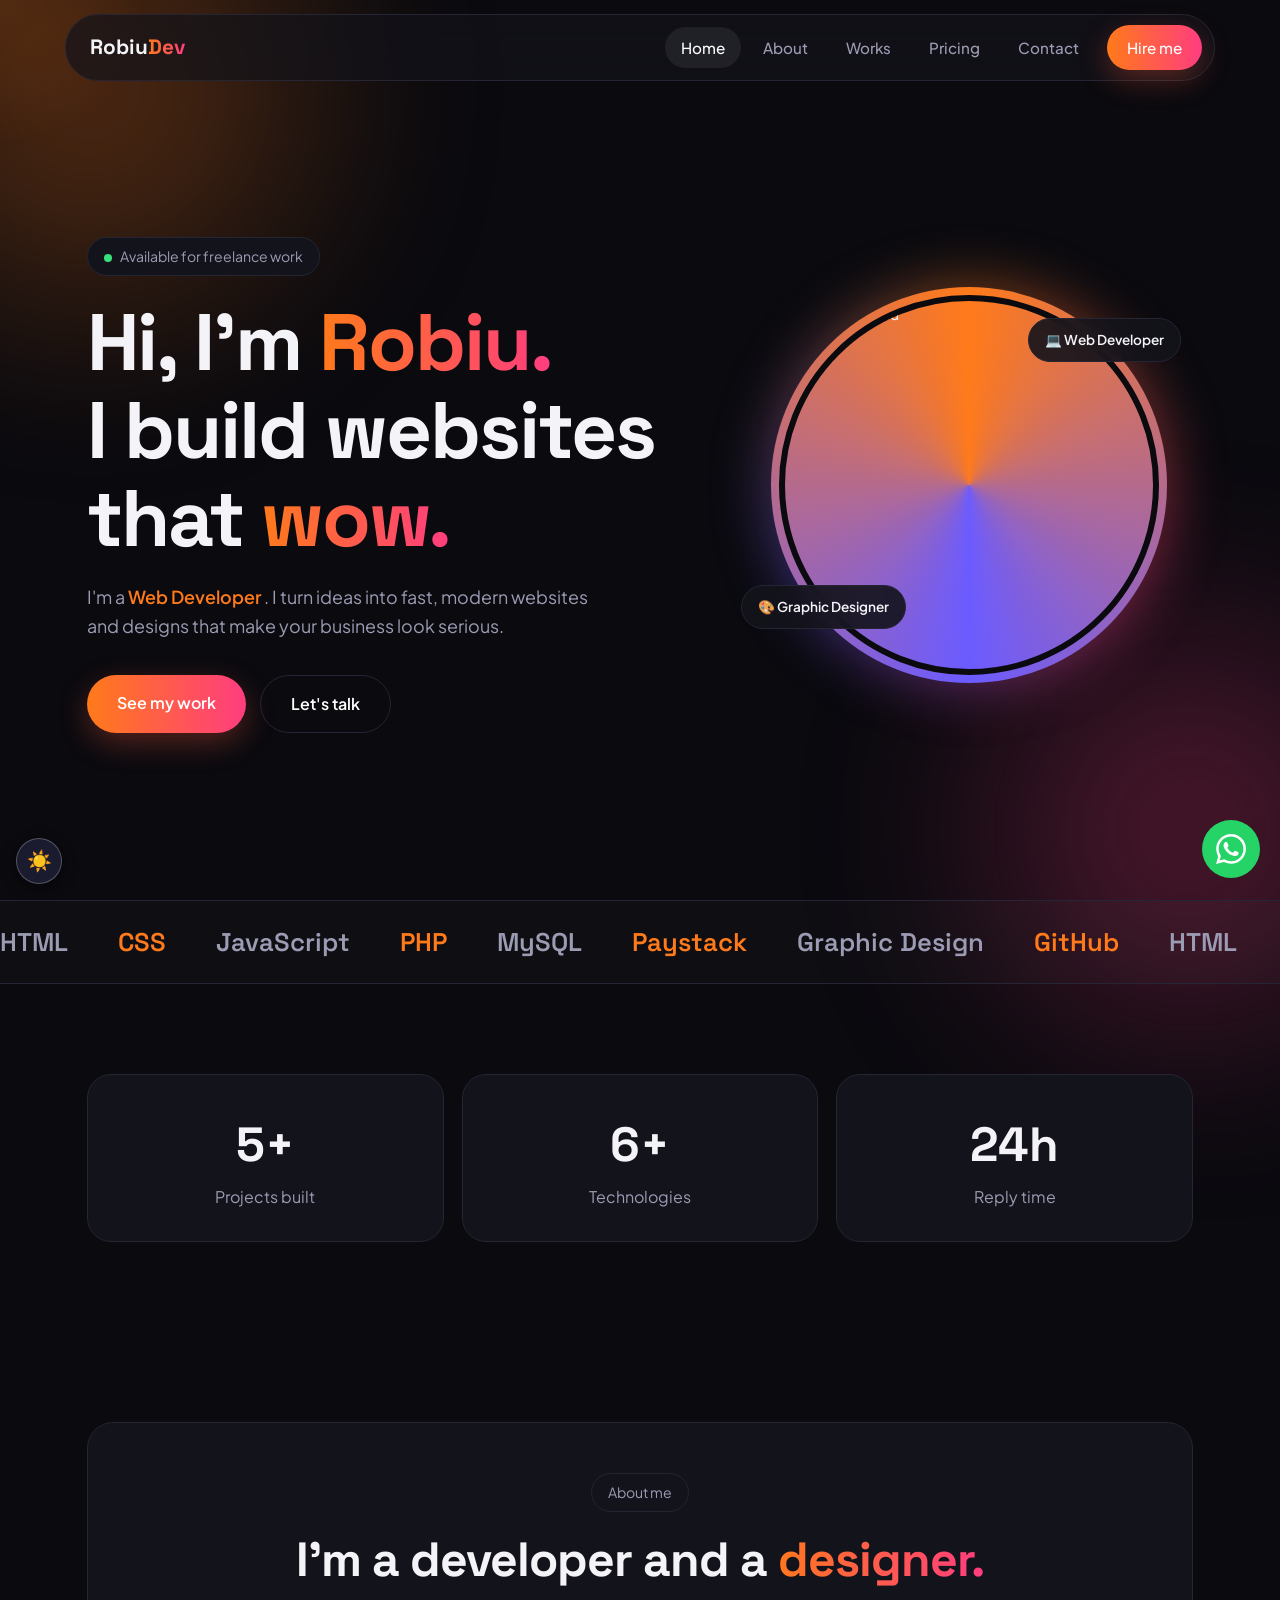
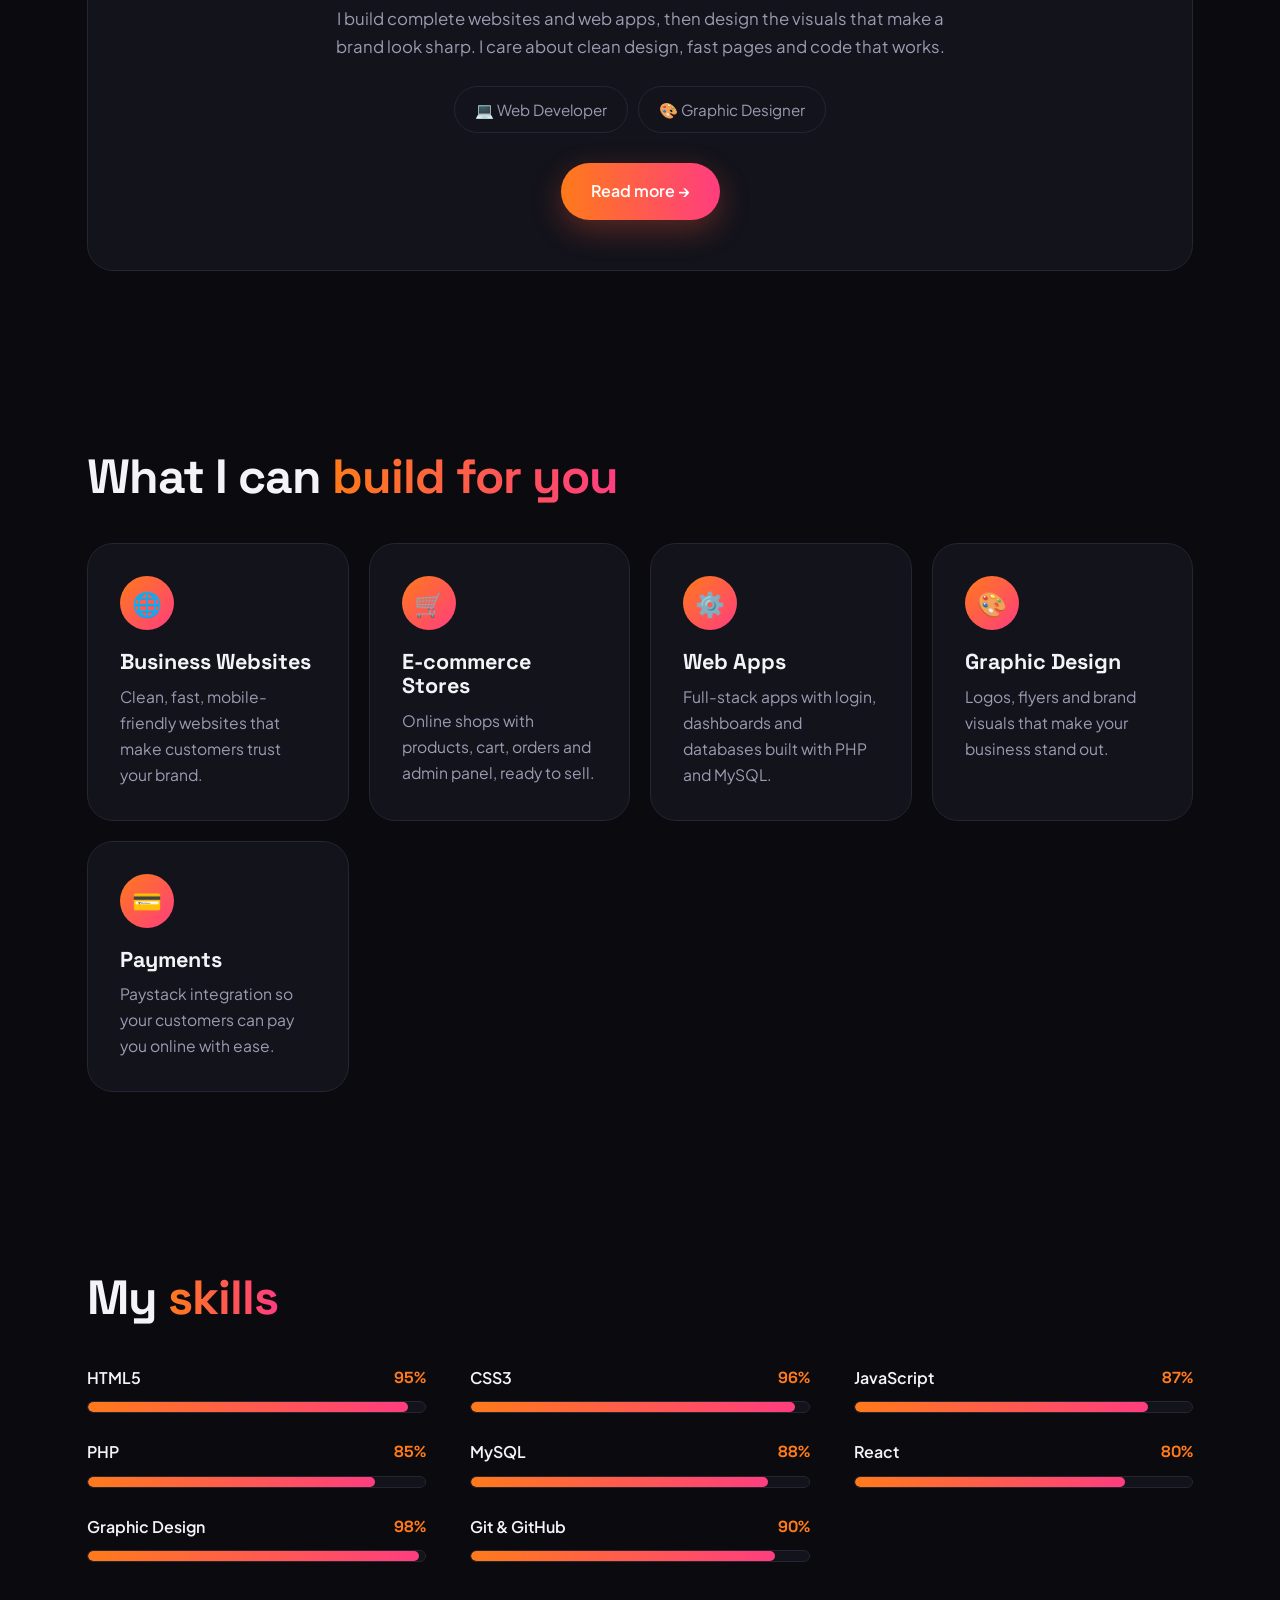
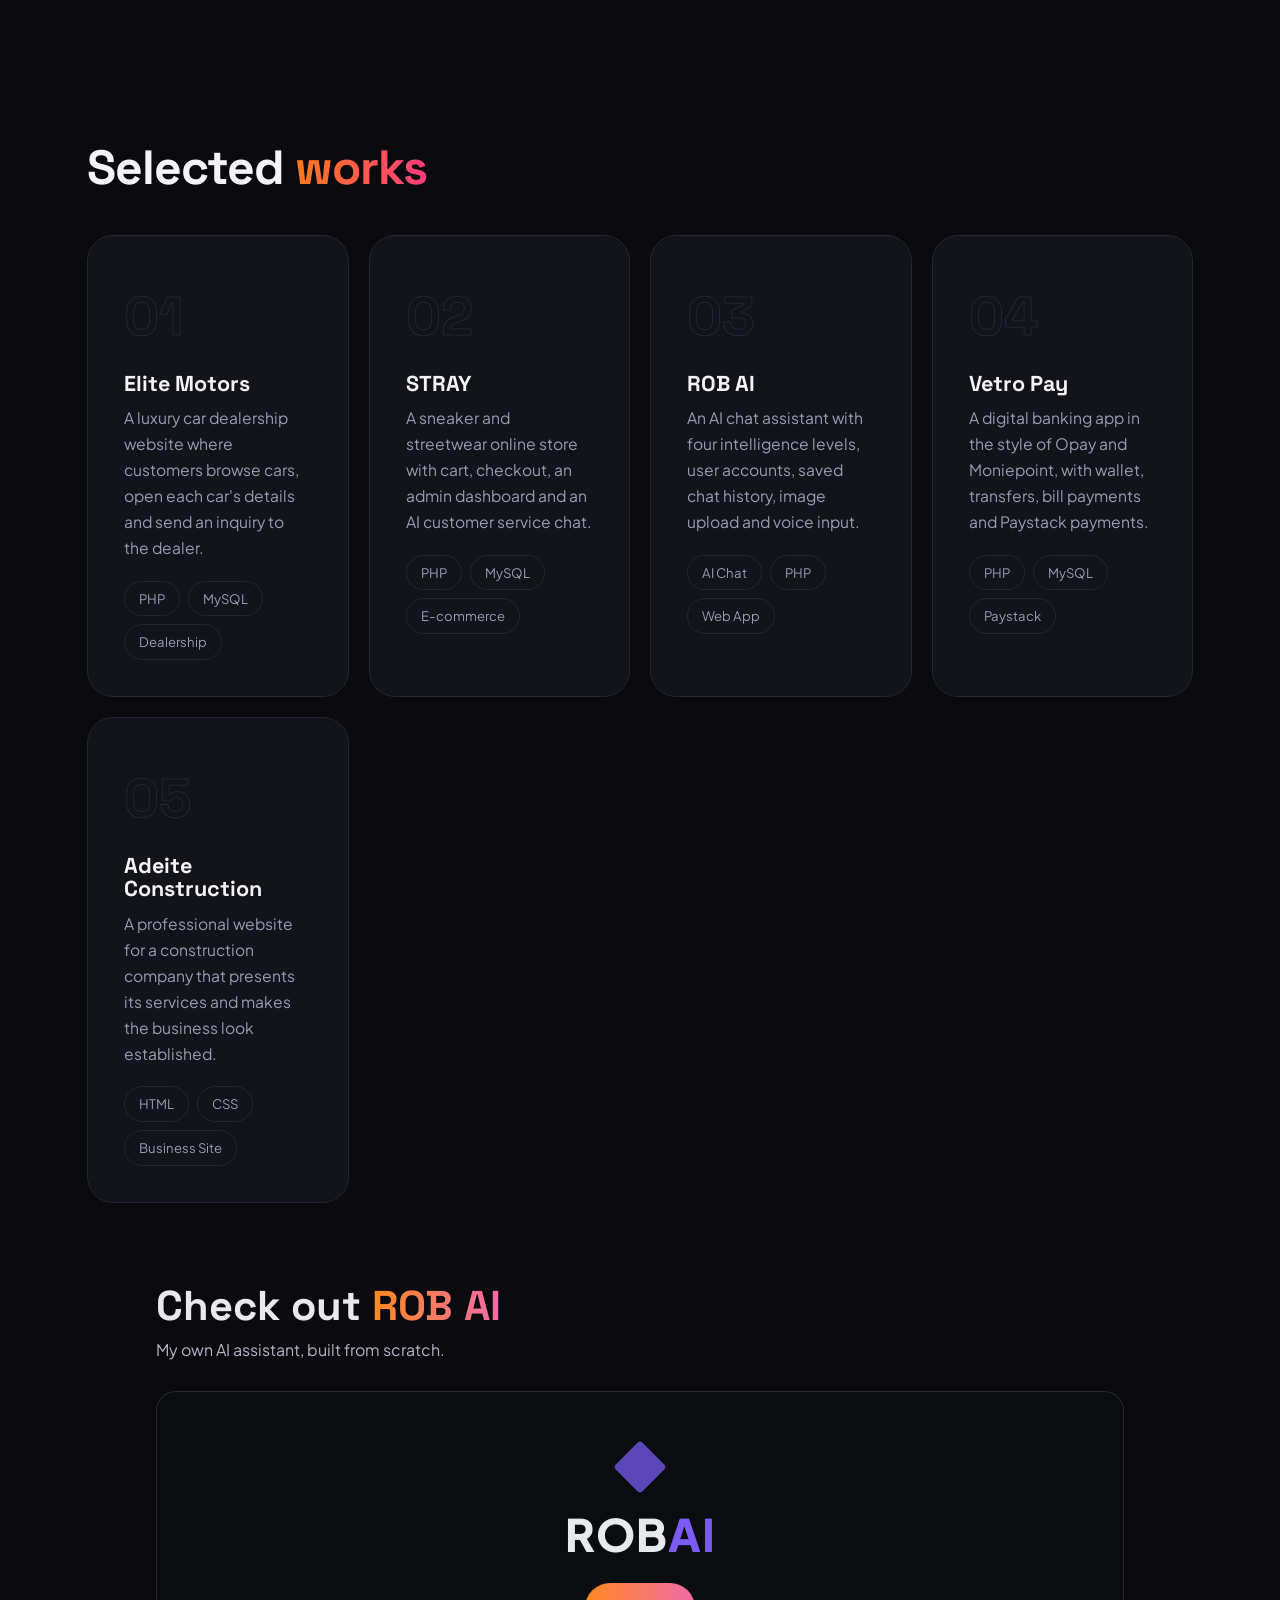
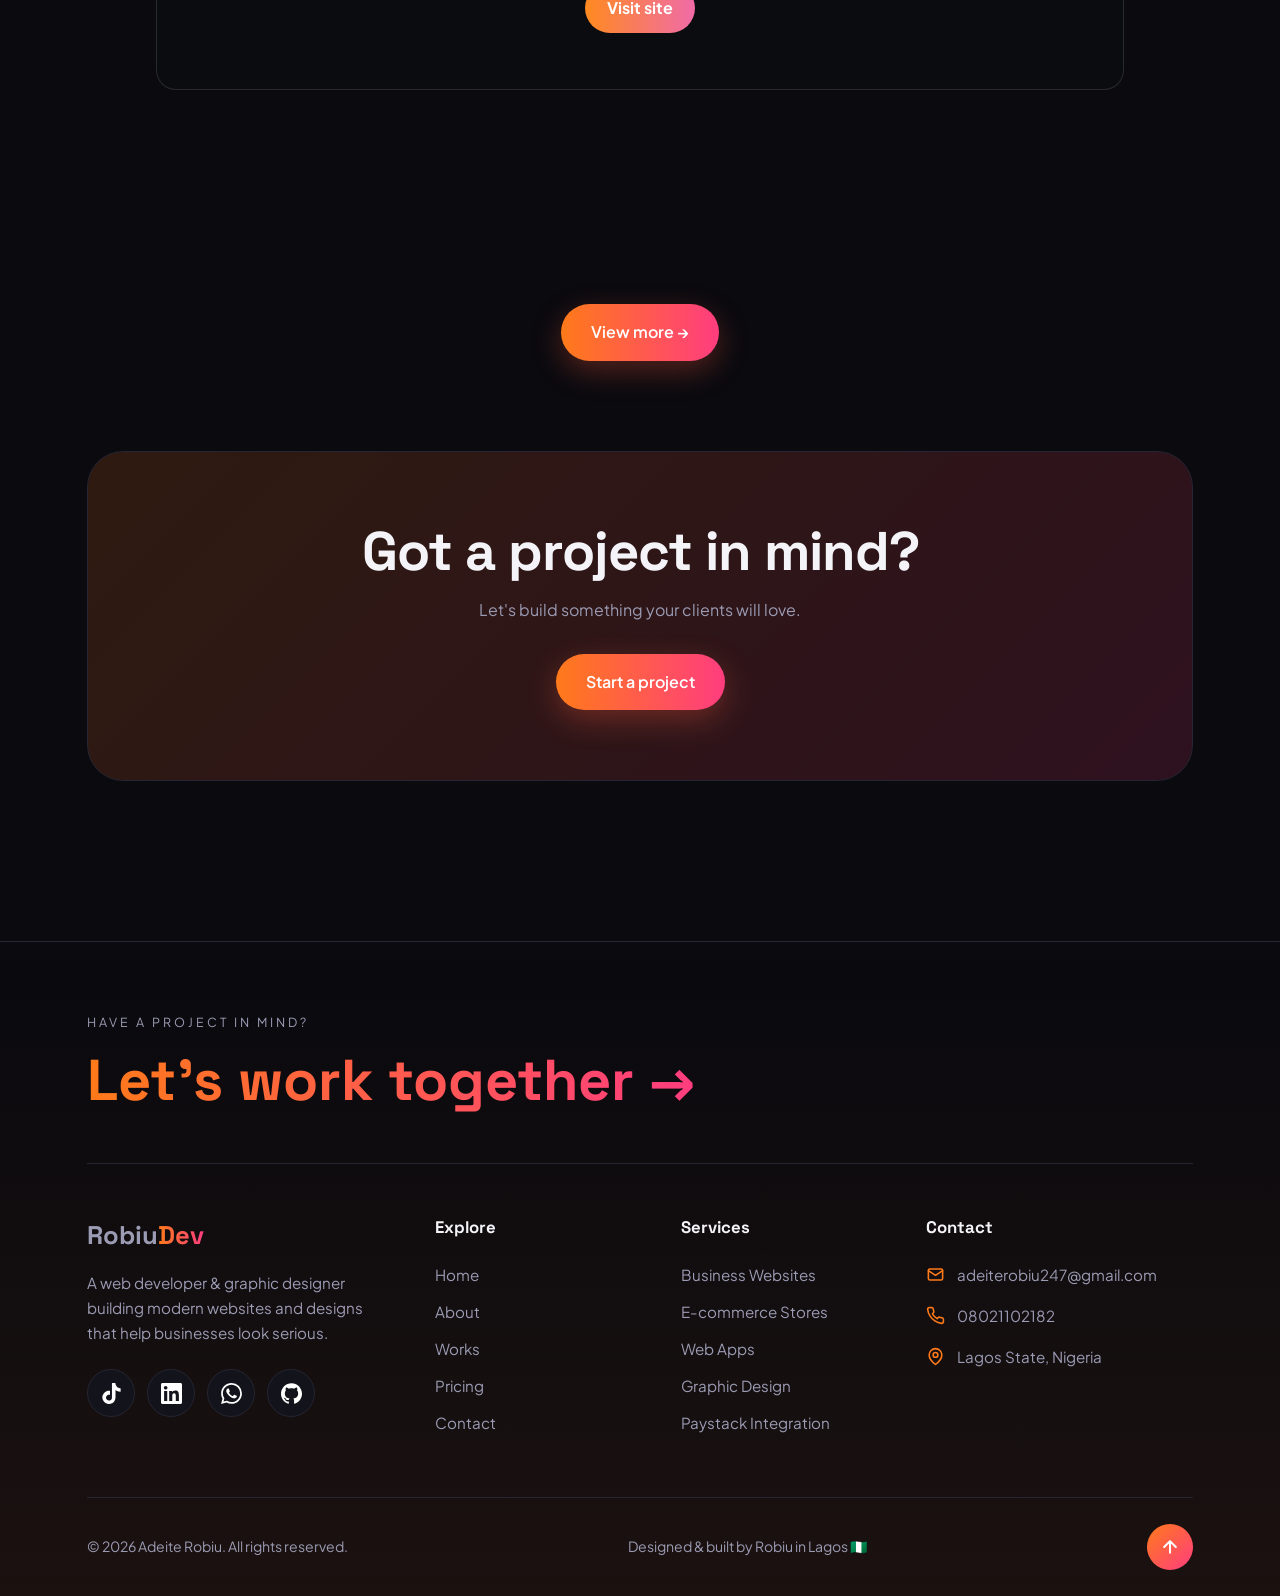
==== index.html @ 8e8da37a "Add files via upload" ====
<!DOCTYPE html>
<html lang="en">
<head>
<meta charset="UTF-8">
<meta name="viewport" content="width=device-width,initial-scale=1">
<title> Robiu Dev | Web Developer & Graphic Designer</title>
<meta name="description" content="Adeite Robiu - web developer and graphic designer in Lagos, Nigeria. I build modern websites and web apps for businesses.">
<link rel="preconnect" href="https://fonts.googleapis.com">
<link href="https://fonts.googleapis.com/css2?family=Plus+Jakarta+Sans:wght@400;500;600&family=Space+Grotesk:wght@500;700&display=swap" rel="stylesheet">
<link rel="stylesheet" href="style.css">
</head>
<body>

<section class="hero"><div class="wrap">
  <div>
    <span class="tag"><i></i>Available for freelance work</span>
    <h1>Hi, I'm <span class="grad">Robiu.</span><br>I build websites that <span class="grad">wow.</span></h1>
    <p>I'm a <span class="typed" id="typed"></span>&nbsp;. I turn ideas into fast, modern websites and designs that make your business look serious.</p>
    <div class="cta">
      <a href="works.html" class="btn">See my work</a>
      <a href="contact.html" class="btn ghost">Let's talk</a>
    </div>
  </div>
  <div class="photo">
    <img src="./img/Snapchat-137060388-removebg-preview.png" alt="Adeite Robiu">
    <span class="chip c1">💻 Web Developer</span>
    <span class="chip c2">🎨 Graphic Designer</span>
  </div>
</div></section>

<div class="marquee"><div class="track">
  <span>HTML</span><span>CSS</span><span>JavaScript</span><span>PHP</span><span>MySQL</span><span>Paystack</span><span>Graphic Design</span><span>GitHub</span>
  <span>HTML</span><span>CSS</span><span>JavaScript</span><span>PHP</span><span>MySQL</span><span>Paystack</span><span>Graphic Design</span><span>GitHub</span>
</div></div>

<section><div class="wrap">
  <div class="stats">
    <div class="stat rv"><b data-count="5" data-suffix="+">0</b><span>Projects built</span></div>
    <div class="stat rv"><b data-count="6" data-suffix="+">0</b><span>Technologies</span></div>
    <div class="stat rv"><b data-count="24" data-suffix="h">0</b><span>Reply time</span></div>
  </div>
</div></section>

<section><div class="wrap">
  <div class="card rv" style="padding:50px 36px;text-align:center">
    <span class="tag">About me</span>
    <h2 class="sec-title" style="margin-bottom:18px">I'm a developer and a<span class="grad"> designer.</span></h2>
    <p style="max-width:640px;margin:0 auto 26px;color:var(--mut);font-size:1.05rem">I build complete websites and web apps, then design the visuals that make a brand look sharp. I care about clean design, fast pages and code that works.</p>
    <div class="pills" style="justify-content:center;margin-bottom:30px">
      <span class="pill">💻 Web Developer</span>
      <span class="pill">🎨 Graphic Designer</span>
    </div>
    <a href="about.html" class="btn">Read more →</a>
  </div>
</div></section>
<section><div class="wrap">
  <h2 class="sec-title rv">What I can <span class="grad">build for you</span></h2>
  <div class="grid">
    <div class="card rv"><div class="ico">🌐</div><h3>Business Websites</h3><p>Clean, fast, mobile-friendly websites that make customers trust your brand.</p></div>
    <div class="card rv"><div class="ico">🛒</div><h3>E-commerce Stores</h3><p>Online shops with products, cart, orders and admin panel, ready to sell.</p></div>
    <div class="card rv"><div class="ico">⚙️</div><h3>Web Apps</h3><p>Full-stack apps with login, dashboards and databases built with PHP and MySQL.</p></div>
    <div class="card rv"><div class="ico">🎨</div><h3>Graphic Design</h3><p>Logos, flyers and brand visuals that make your business stand out.</p></div>
    <div class="card rv"><div class="ico">💳</div><h3>Payments</h3><p>Paystack integration so your customers can pay you online with ease.</p></div>
  </div>
</div></section>
<section><div class="wrap">
  <h2 class="sec-title rv">My <span class="grad">skills</span></h2>
  <div class="skills" id="skills"></div>
</div></section>
<section><div class="wrap">
  <h2 class="sec-title rv">Selected <span class="grad">works</span></h2>
  <div class="grid">

    <div class="card work rv">
      <div class="num">01</div>
      <h3>Elite Motors</h3>
      <p>A luxury car dealership website where customers browse cars, open each car's details and send an inquiry to the dealer.</p>
      <div class="tags"><span>PHP</span><span>MySQL</span><span>Dealership</span></div>
    </div>

    <div class="card work rv">
      <div class="num">02</div>
      <h3>STRAY</h3>
      <p>A sneaker and streetwear online store with cart, checkout, an admin dashboard and an AI customer service chat.</p>
      <div class="tags"><span>PHP</span><span>MySQL</span><span>E-commerce</span></div>
    </div>

    <div class="card work rv">
      <div class="num">03</div>
      <h3>ROB AI</h3>
      <p>An AI chat assistant with four intelligence levels, user accounts, saved chat history, image upload and voice input.</p>
      <div class="tags"><span>AI Chat</span><span>PHP</span><span>Web App</span></div>
    </div>

    <div class="card work rv">
      <div class="num">04</div>
      <h3>Vetro Pay</h3>
      <p>A digital banking app in the style of Opay and Moniepoint, with wallet, transfers, bill payments and Paystack payments.</p>
      <div class="tags"><span>PHP</span><span>MySQL</span><span>Paystack</span></div>
    </div>

    <div class="card work rv">
      <div class="num">05</div>
      <h3>Adeite Construction</h3>
      <p>A professional website for a construction company that presents its services and makes the business look established.</p>
      <div class="tags"><span>HTML</span><span>CSS</span><span>Business Site</span></div>
    </div>

  </div>
<section class="x-section" id="rob-ai-demo">
  <h2>Check out <span>ROB AI</span></h2>
  <p>My own AI assistant, built from scratch.</p>

  <a class="x-rob-box" href="https://robai.site.je" target="_blank" rel="noopener">
    <span class="x-rob-diamond"></span>
    <div class="x-rob-name">ROB<span>AI</span></div>
    <span class="x-btn">Visit site</span>
  </a>
</section>
</section>
  <div class="rv" style="text-align:center;margin-top:44px">
    <a href="works.html" class="btn">View more →</a>
  </div>
</div></section>

<section><div class="wrap">
  <div class="cta-box rv">
    <h2>Got a project in mind?</h2>
    <p>Let's build something your clients will love.</p>
    <a href="contact.html" class="btn">Start a project</a>
  </div>
</div></section>

<script src="main.js"></script>
</body>
</html>
---- style.css ----
:root{--bg:#0a0a0f;--card:#13131b;--line:#252533;--txt:#f4f4f8;--mut:#9b9bb3;--a:#ff7a1a;--b:#ff3d7f}
*{margin:0;padding:0;box-sizing:border-box}
html{scroll-behavior:smooth}
body{background:var(--bg);color:var(--txt);font-family:'Plus Jakarta Sans',sans-serif;line-height:1.65;overflow-x:hidden}
a{color:inherit;text-decoration:none}
img{max-width:100%;display:block}
h1,h2,h3{font-family:'Space Grotesk',sans-serif;line-height:1.1}
.wrap{max-width:1150px;margin:auto;padding:0 22px}
.grad{background:linear-gradient(90deg,var(--a),var(--b));-webkit-background-clip:text;background-clip:text;color:transparent}
.blob{position:fixed;border-radius:50%;filter:blur(110px);opacity:.28;z-index:-1;animation:float 14s ease-in-out infinite}
.b1{width:420px;height:420px;background:var(--a);top:-120px;left:-120px}
.b2{width:380px;height:380px;background:var(--b);bottom:-120px;right:-100px;animation-delay:-6s}
@keyframes float{50%{transform:translate(60px,50px) scale(1.15)}}
#glow{position:fixed;width:300px;height:300px;border-radius:50%;background:radial-gradient(circle,rgba(255,122,26,.13),transparent 70%);pointer-events:none;transform:translate(-50%,-50%);z-index:-1}

header{position:fixed;top:14px;left:0;right:0;z-index:50;padding:0 14px}
.bar{max-width:1150px;margin:auto;padding:10px 12px 10px 24px;display:flex;align-items:center;justify-content:space-between;background:rgba(19,19,27,.7);backdrop-filter:blur(14px);-webkit-backdrop-filter:blur(14px);border:1px solid var(--line);border-radius:60px}
.logo{font-family:'Space Grotesk';font-weight:700;font-size:1.3rem}
.links{display:flex;align-items:center;gap:6px}
.links a{padding:8px 16px;border-radius:40px;color:var(--mut);font-weight:500;font-size:.95rem;transition:.3s}
.links a:hover,.links a.on{color:#fff;background:rgba(255,255,255,.07)}
.links a.btn{color:#fff;background:linear-gradient(90deg,var(--a),var(--b));padding:10px 20px;margin-left:6px}
.burger{display:none;background:none;border:0;width:42px;height:42px;cursor:pointer}
.burger span{display:block;width:22px;height:2px;background:#fff;margin:6px auto;transition:.3s}

.btn{display:inline-block;padding:15px 30px;border-radius:50px;font-weight:600;border:0;cursor:pointer;font-size:1rem;font-family:inherit;color:#fff;background:linear-gradient(90deg,var(--a),var(--b));transition:.3s;box-shadow:0 10px 30px rgba(255,90,60,.3)}
.btn:hover{transform:translateY(-3px);box-shadow:0 16px 40px rgba(255,90,60,.45)}
.btn.ghost{background:transparent;border:1px solid var(--line);box-shadow:none}
.btn.ghost:hover{border-color:var(--a)}

.hero{min-height:100vh;display:flex;align-items:center;padding:130px 0 60px}
.hero .wrap{display:grid;grid-template-columns:1.15fr .85fr;gap:50px;align-items:center}
.tag{display:inline-block;padding:7px 16px;border:1px solid var(--line);border-radius:40px;color:var(--mut);font-size:.88rem;margin-bottom:22px;background:var(--card)}
.tag i{display:inline-block;width:8px;height:8px;background:#38e07b;border-radius:50%;margin-right:8px;animation:pulse 1.6s infinite}
@keyframes pulse{50%{opacity:.3}}
.hero h1{font-size:clamp(2.6rem,6.5vw,5rem);letter-spacing:-2px;margin-bottom:20px}
.hero p{color:var(--mut);font-size:1.12rem;max-width:520px;margin-bottom:34px}
.typed{color:var(--a);font-weight:600}
.cta{display:flex;gap:14px;flex-wrap:wrap}
.photo{position:relative;width:min(380px,80vw);aspect-ratio:1;margin:auto}
.photo::before{content:"";position:absolute;inset:-8px;border-radius:50%;background:conic-gradient(var(--a),#6b5bff,var(--a));animation:spin 6s linear infinite}
.photo::after{content:"";position:absolute;inset:-8px;border-radius:50%;filter:blur(30px);opacity:.5;z-index:-1;background:conic-gradient(var(--a),var(--b),#6b5bff,var(--a));animation:spin 6s linear infinite}
.photo img{position:relative;z-index:2;width:100%;height:100%;object-fit:cover;object-position:50% 25%;border-radius:100%;border:6px solid var(--bg)}
@keyframes spin{to{transform:rotate(360deg)}}
.chip{position:absolute;z-index:3;background:rgba(19,19,27,.9);backdrop-filter:blur(10px);border:1px solid var(--line);padding:10px 16px;border-radius:40px;font-size:.85rem;font-weight:600;animation:bob 4s ease-in-out infinite}
.c1{top:6%;right:-6%}.c2{bottom:12%;left:-10%;animation-delay:-2s}
@keyframes bob{50%{transform:translateY(-12px)}}

.marquee{overflow:hidden;border-block:1px solid var(--line);padding:20px 0;background:rgba(255,255,255,.02)}
.track{display:flex;gap:50px;width:max-content;animation:scroll 25s linear infinite}
.track span{font-family:'Space Grotesk';font-size:1.6rem;font-weight:600;color:var(--mut);white-space:nowrap}
.track span:nth-child(even){color:var(--a)}
@keyframes scroll{to{transform:translateX(-50%)}}

section{padding:90px 0}
.page-head{padding:160px 0 40px}
.page-head h1{font-size:clamp(2.4rem,6vw,4.4rem);letter-spacing:-2px;margin-bottom:14px}
.page-head p{color:var(--mut);max-width:560px;font-size:1.1rem}
.sec-title{font-size:clamp(1.9rem,4vw,3rem);letter-spacing:-1px;margin-bottom:40px}
.stats{display:grid;grid-template-columns:repeat(3,1fr);gap:18px}
.stat{background:var(--card);border:1px solid var(--line);border-radius:24px;padding:30px;text-align:center}
.stat b{font-family:'Space Grotesk';font-size:3rem;display:block}
.stat span{color:var(--mut)}
.grid{display:grid;grid-template-columns:repeat(auto-fit,minmax(260px,1fr));gap:20px}
.card{background:var(--card);border:1px solid var(--line);border-radius:26px;padding:32px;transition:border .3s,transform .2s;position:relative;overflow:hidden}
.card:hover{border-color:var(--a)}
.card .ico{width:54px;height:54px;border-radius:50%;display:grid;place-items:center;font-size:1.5rem;background:linear-gradient(135deg,var(--a),var(--b));margin-bottom:20px}
.card h3{font-size:1.35rem;margin-bottom:10px}
.card p{color:var(--mut);font-size:.98rem}
.work{padding:36px}
.work .num{font-family:'Space Grotesk';font-size:3.4rem;font-weight:700;color:transparent;-webkit-text-stroke:1px var(--line);margin-bottom:10px;transition:.3s}
.work:hover .num{-webkit-text-stroke-color:var(--a)}
.tags{display:flex;flex-wrap:wrap;gap:8px;margin-top:20px}
.tags span,.pill{padding:6px 14px;border-radius:40px;border:1px solid var(--line);font-size:.82rem;color:var(--mut)}
.pills{display:flex;flex-wrap:wrap;gap:10px}
.pill{font-size:.95rem;padding:10px 20px;background:var(--card)}
.about{display:grid;grid-template-columns:.8fr 1.2fr;gap:50px;align-items:center}
.about .photo{width:min(340px,80vw)}
.about p{color:var(--mut);margin-bottom:18px;font-size:1.05rem}
.cta-box{text-align:center;background:linear-gradient(135deg,rgba(255,122,26,.15),rgba(255,61,127,.15));border:1px solid var(--line);border-radius:36px;padding:70px 24px}
.cta-box h2{font-size:clamp(2rem,4.5vw,3.4rem);margin-bottom:16px;letter-spacing:-1px}
.cta-box p{color:var(--mut);margin-bottom:30px}

.contact{display:grid;grid-template-columns:.8fr 1.2fr;gap:30px}
.info a,.info div{display:flex;gap:16px;align-items:center;padding:20px;background:var(--card);border:1px solid var(--line);border-radius:22px;margin-bottom:14px;transition:.3s}
.info a:hover{border-color:var(--a);transform:translateX(6px)}
.info .ico{width:48px;height:48px;flex:none;border-radius:50%;display:grid;place-items:center;background:linear-gradient(135deg,var(--a),var(--b))}
.info small{color:var(--mut);display:block}
form{background:var(--card);border:1px solid var(--line);border-radius:28px;padding:34px}
form label{display:block;font-size:.88rem;color:var(--mut);margin:0 0 6px 4px}
form input,form textarea{width:100%;background:var(--bg);border:1px solid var(--line);border-radius:18px;padding:15px 18px;color:#fff;font:inherit;margin-bottom:18px;outline:0;transition:.3s}
form input:focus,form textarea:focus{border-color:var(--a)}
form textarea{min-height:150px;resize:vertical}
#status{margin-top:16px;font-weight:500}
.ok{color:#38e07b}.err{color:#ff5a6a}
footer.mf{margin-top:70px;padding:70px 0 0;border-top:1px solid var(--line);background:linear-gradient(180deg,transparent,rgba(255,122,26,.07));color:var(--mut);font-size:.95rem}
.mf-in{max-width:1150px;margin:auto;padding:0 22px}
.mf-big{padding-bottom:50px;margin-bottom:50px;border-bottom:1px solid var(--line)}
.mf-big small{display:block;margin-bottom:14px;letter-spacing:3px;text-transform:uppercase;font-size:.78rem}
.mf-big a{display:inline-block;font-family:'Space Grotesk',sans-serif;font-size:clamp(1.4rem,5.2vw,3.6rem);font-weight:700;line-height:1.15;word-break:break-word;transition:.3s}
.mf-big a:hover{transform:translateX(10px)}
.mf-grid{display:grid;grid-template-columns:1.5fr 1fr 1fr 1.3fr;gap:40px}
.mf-grid h4{font-family:'Space Grotesk',sans-serif;color:var(--txt);font-size:1.05rem;margin-bottom:20px}
.mf-brand .logo{font-size:1.6rem;display:inline-block;margin-bottom:14px}
.mf-brand p{max-width:320px}
.mf-grid ul{list-style:none}
.mf-grid li{margin-bottom:12px}
.mf-grid li a{display:inline-block;transition:.3s}
.mf-grid li a:hover{color:var(--a);transform:translateX(6px)}
.mf-soc{display:flex;flex-wrap:wrap;gap:12px;margin-top:24px}
.mf-soc a{width:48px;height:48px;border-radius:50%;display:grid;place-items:center;border:1px solid var(--line);background:var(--card);color:#fff;transition:.3s}
.mf-soc a svg{width:21px;height:21px;fill:currentColor}
.mf-soc a:hover{background:linear-gradient(135deg,var(--a),var(--b));border-color:transparent;transform:translateY(-6px);box-shadow:0 12px 28px rgba(255,90,60,.4)}
.mf-ct a,.mf-ct div{display:flex;gap:12px;align-items:flex-start;margin-bottom:16px;transition:.3s}
.mf-ct a:hover{color:var(--a)}
.mf-ct svg{width:19px;height:19px;flex:none;margin-top:3px;fill:none;stroke:var(--a);stroke-width:2;stroke-linecap:round;stroke-linejoin:round}
.mf-bot{display:flex;justify-content:space-between;align-items:center;flex-wrap:wrap;gap:16px;margin-top:50px;padding:26px 0;border-top:1px solid var(--line);font-size:.88rem}
.mf-top{width:46px;height:46px;border:0;border-radius:50%;cursor:pointer;display:grid;place-items:center;color:#fff;background:linear-gradient(135deg,var(--a),var(--b));transition:.3s}
.mf-top svg{width:20px;height:20px;fill:none;stroke:#fff;stroke-width:2.4;stroke-linecap:round;stroke-linejoin:round}
.mf-top:hover{transform:translateY(-5px)}
@media(max-width:900px){.mf-grid{grid-template-columns:1fr 1fr}}
@media(max-width:560px){.mf-grid{grid-template-columns:1fr}.mf-bot{justify-content:center;text-align:center}}

@media(max-width:820px){
.hero .wrap,.about,.contact{grid-template-columns:1fr}
.hero{text-align:center}.hero p{margin-inline:auto}.cta{justify-content:center}
.hero .photo{order:-1;width:min(260px,70vw)}
.about{text-align:center}
.stats{grid-template-columns:1fr}
.burger{display:block}
.links{position:absolute;top:68px;left:14px;right:14px;flex-direction:column;background:rgba(19,19,27,.97);border:1px solid var(--line);border-radius:26px;padding:16px;display:none}
.links.open{display:flex}
.links a{width:100%;text-align:center}
.c1{right:-2%}.c2{left:-2%}
}
/* ===== BURGER -> X WHEN MENU IS OPEN ===== */
.burger span{transition:transform .3s,opacity .3s}
.bar:has(.links.open) .burger span:nth-child(1){transform:translateY(4px) rotate(45deg)}
.bar:has(.links.open) .burger span:nth-child(2){transform:translateY(-4px) rotate(-45deg)}
#prog{position:fixed;top:0;left:0;height:3px;width:0;z-index:100;background:linear-gradient(90deg,var(--a),var(--b))}
.wa-fab{position:fixed;right:20px;bottom:22px;width:58px;height:58px;border-radius:50%;background:#25d366;display:grid;place-items:center;z-index:60;transition:transform .3s;animation:fabpulse 2.4s infinite}
.wa-fab svg{width:30px;height:30px;fill:#fff}
.wa-fab:hover{transform:scale(1.12)}
@keyframes fabpulse{0%{box-shadow:0 0 0 0 rgba(37,211,102,.55)}70%{box-shadow:0 0 0 18px rgba(37,211,102,0)}100%{box-shadow:0 0 0 0 rgba(37,211,102,0)}}

/* ===== SKILL BARS ===== */
.skills{display:grid;grid-template-columns:repeat(auto-fit,minmax(300px,1fr));gap:26px 44px}
.sk-top{display:flex;justify-content:space-between;margin-bottom:10px;font-weight:600}
.sk-top b{color:var(--a);font-family:'Space Grotesk',sans-serif}
.sk-bar{height:12px;border-radius:20px;background:var(--card);border:1px solid var(--line);overflow:hidden}
.sk-bar i{display:block;height:100%;width:0;border-radius:20px;background:linear-gradient(90deg,var(--a),var(--b));transition:width 1.2s cubic-bezier(.2,.8,.2,1)}

/* ===== FAQ + FORM NOTE ===== */
.faq details{background:var(--card);border:1px solid var(--line);border-radius:20px;padding:20px 24px;margin-bottom:12px;transition:.3s}
.faq details[open]{border-color:var(--a)}
.faq summary{cursor:pointer;font-weight:600;list-style:none;display:flex;justify-content:space-between;gap:16px}
.faq summary::-webkit-details-marker{display:none}
.faq summary::after{content:"+";color:var(--a);font-size:1.4rem;line-height:1}
.faq details[open] summary::after{content:"−"}
.faq details p{color:var(--mut);margin-top:12px}
.cnote{color:var(--mut);font-size:.86rem;margin-top:14px}
/* ===== PRICING ===== */
.plans{display:grid;grid-template-columns:repeat(auto-fit,minmax(280px,1fr));gap:22px;align-items:stretch}
.plan{display:flex;flex-direction:column;padding:38px 32px}
.plan h3{font-size:1.4rem;margin-bottom:6px}
.plan .sub{color:var(--mut);font-size:.95rem;margin-bottom:22px}
.plan .price{font-family:'Space Grotesk',sans-serif;font-size:2.6rem;font-weight:700}
.plan .price small{display:block;font-size:.85rem;font-weight:500;color:var(--mut);font-family:'Plus Jakarta Sans',sans-serif}
.plan ul{list-style:none;margin:24px 0 30px;flex:1}
.plan li{padding:10px 0 10px 28px;position:relative;color:var(--mut);border-bottom:1px solid var(--line)}
.plan li::before{content:"✓";position:absolute;left:0;color:var(--a);font-weight:700}
.plan.hot{border-color:var(--a);background:linear-gradient(180deg,rgba(255,122,26,.12),var(--card))}
.plan .badge{position:absolute;top:20px;right:20px;padding:5px 14px;border-radius:40px;font-size:.75rem;font-weight:600;background:linear-gradient(90deg,var(--a),var(--b))}
.plan .btn{text-align:center}
/* Robiu portfolio extras: price estimator, package buttons, ROB AI demo.
   Colors are set as variables at the top, so match them to your site. */
:root {
  --x-grad: linear-gradient(90deg, #ff8a1f, #f06ba8);
  --x-card: rgba(255, 255, 255, 0.05);
  --x-border: rgba(255, 255, 255, 0.12);
  --x-text: #e8e8f0;
  --x-muted: #b4b4c8;
}

.x-section { max-width: 1000px; margin: 80px auto; padding: 0 16px; color: var(--x-text); font-family: inherit; }
.x-section h2 { font-size: clamp(1.8rem, 5vw, 2.6rem); margin: 0 0 8px; }
.x-section h2 span { background: var(--x-grad); -webkit-background-clip: text; background-clip: text; color: transparent; }
.x-section > p { color: var(--x-muted); margin: 0 0 28px; }

.x-card { background: var(--x-card); border: 1px solid var(--x-border); border-radius: 20px; padding: 24px; backdrop-filter: blur(8px); }

/* Estimator */
.x-est { display: grid; gap: 20px; grid-template-columns: 1.3fr 1fr; }
.x-est label.x-opt { display: flex; align-items: center; gap: 12px; padding: 12px 14px; border: 1px solid var(--x-border); border-radius: 12px; margin-bottom: 10px; cursor: pointer; transition: border-color .2s, background .2s; }
.x-est label.x-opt:hover { border-color: #ff8a1f; }
.x-est label.x-opt input { accent-color: #ff8a1f; width: 18px; height: 18px; }
.x-est label.x-opt small { display: block; color: var(--x-muted); }
.x-pages { margin-bottom: 18px; }
.x-pages input[type=range] { width: 100%; accent-color: #ff8a1f; }
.x-result { text-align: center; display: flex; flex-direction: column; justify-content: center; gap: 10px; }
.x-result .x-price { font-size: clamp(1.5rem, 4vw, 2.1rem); font-weight: 800; background: var(--x-grad); -webkit-background-clip: text; background-clip: text; color: transparent; }
.x-result small { color: var(--x-muted); }

/* Buttons */
.x-btn { display: inline-block; padding: 12px 22px; border-radius: 999px; background: var(--x-grad); color: #fff; font-weight: 700; text-decoration: none; border: 0; cursor: pointer; font-size: 1rem; font-family: inherit; }
.x-btn:hover { filter: brightness(1.1); }
.x-btn.ghost { background: transparent; border: 1px solid var(--x-border); color: var(--x-text); }

.x-demo-frame { position: relative; width: 100%; height: 520px; border-radius: 16px; overflow: hidden; border: 1px solid var(--x-border); background: rgba(0, 0, 0, .35); display: flex; align-items: center; justify-content: center; flex-direction: column; gap: 14px; text-align: center; padding: 16px; }
.x-demo-frame iframe { position: absolute; inset: 0; width: 100%; height: 100%; border: 0; background: #0b0b14; }
/* ROB AI logo (diamond + name), no loader bar */
.x-demo-frame { background: #0b0c10; gap: 28px; }
.x-rob-logo { display: flex; flex-direction: column; align-items: center; gap: 22px; }
.x-rob-diamond { width: 38px; height: 38px; background: #5b45b8; border-radius: 4px; transform: rotate(45deg); }
.x-rob-name { font-size: clamp(2rem, 7vw, 2.8rem); font-weight: 800; letter-spacing: 1px; color: #e8e8f0; line-height: 1; }
.x-rob-name span { color: #7a5cf5; }
/* ROB AI box: logo + name + Visit site */
.x-rob-box { display: flex; flex-direction: column; align-items: center; justify-content: center; gap: 26px; background: #0b0c10; border: 1px solid var(--x-border); border-radius: 20px; padding: 56px 16px; text-decoration: none; transition: border-color .2s, transform .2s; }
.x-rob-box:hover { border-color: #7a5cf5; transform: translateY(-3px); }
.x-demo-actions { margin-top: 14px; display: flex; gap: 10px; flex-wrap: wrap; }

@media (max-width: 760px) {
  .x-est { grid-template-columns: 1fr; }
  .x-demo-frame { height: 440px; }
}
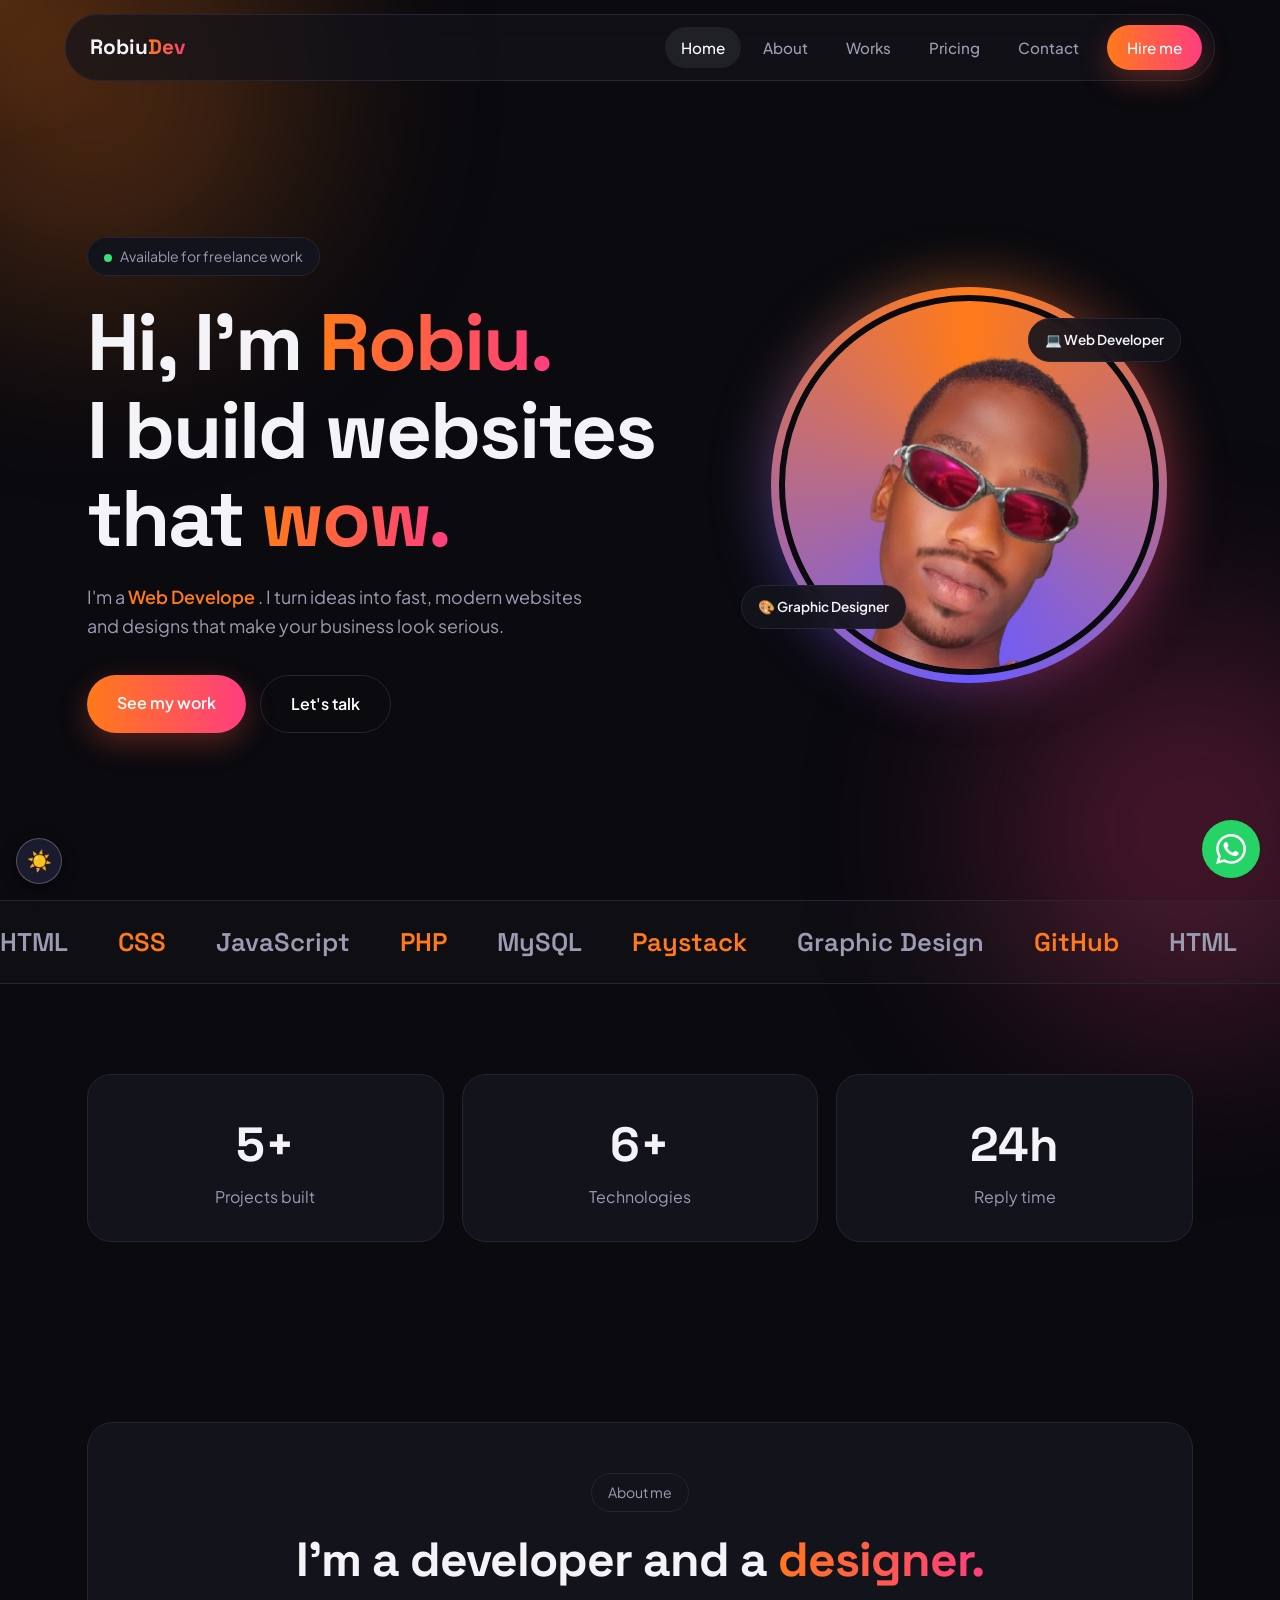
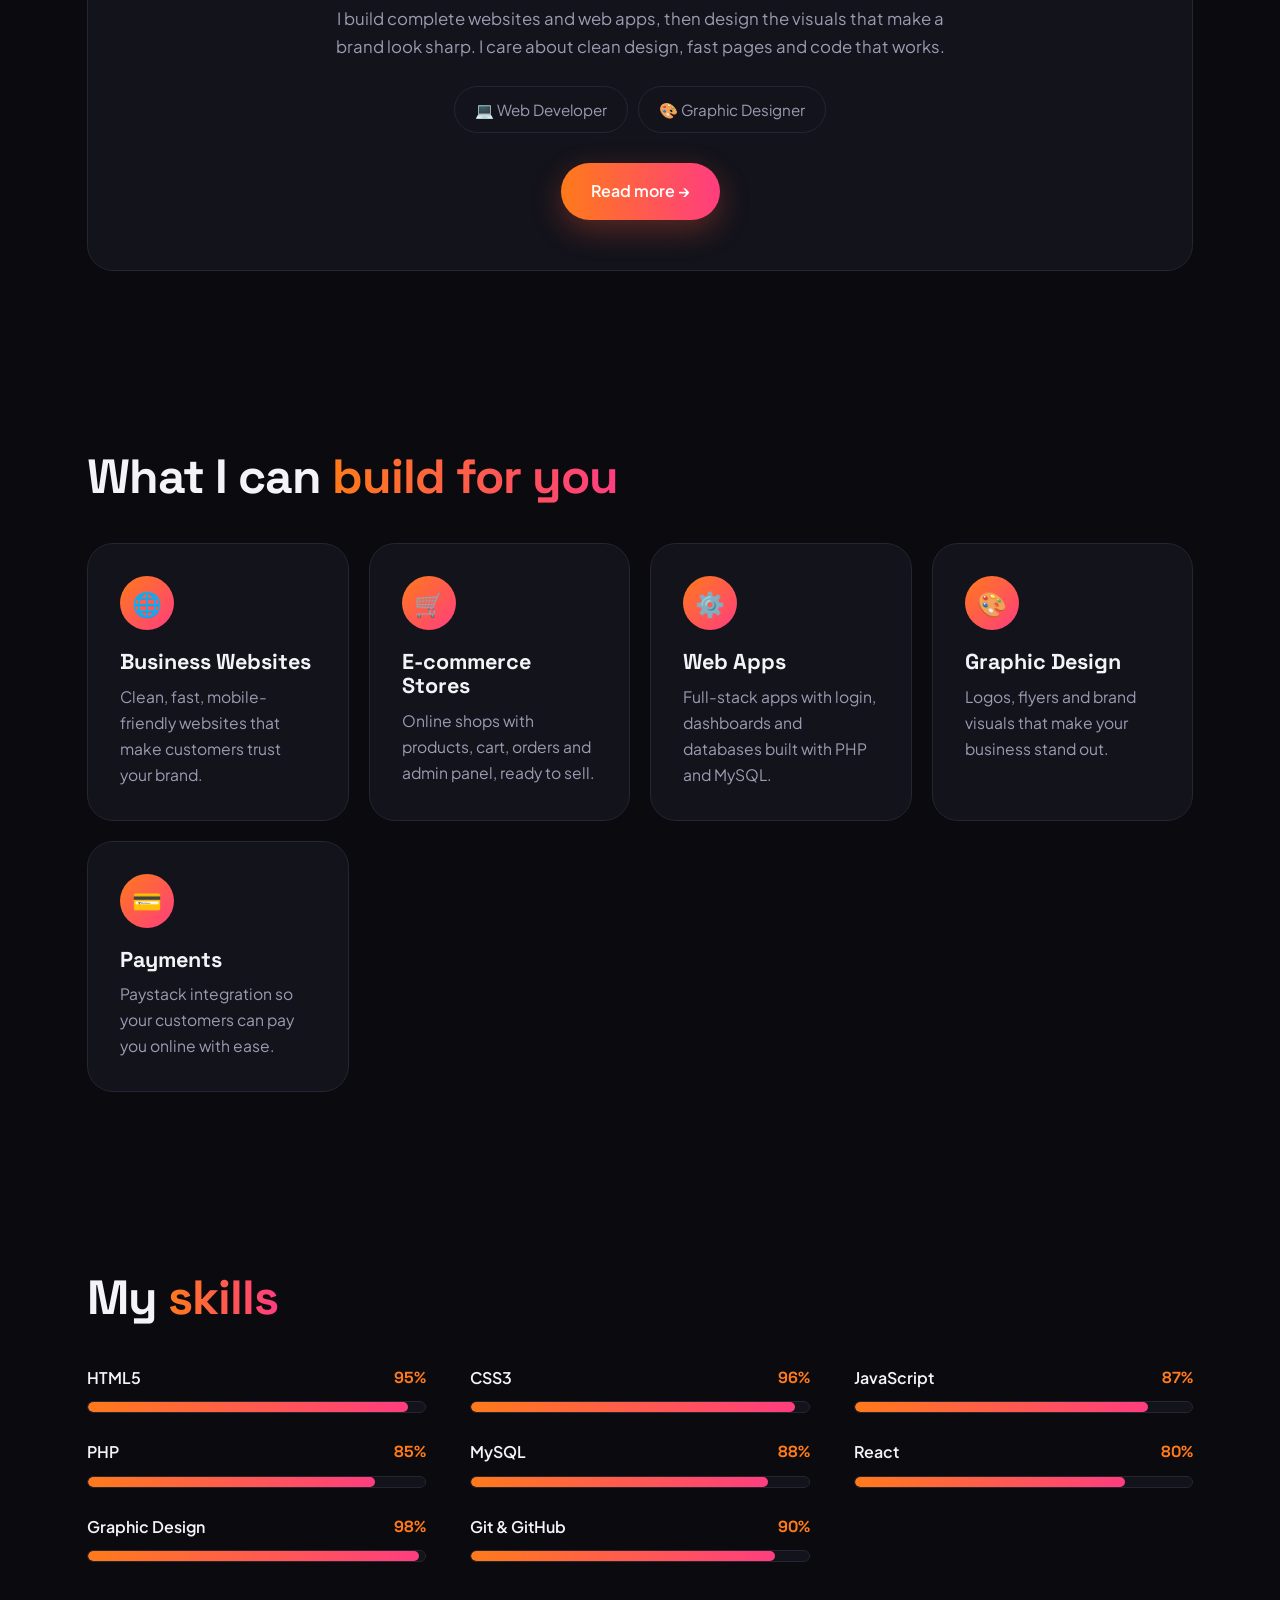
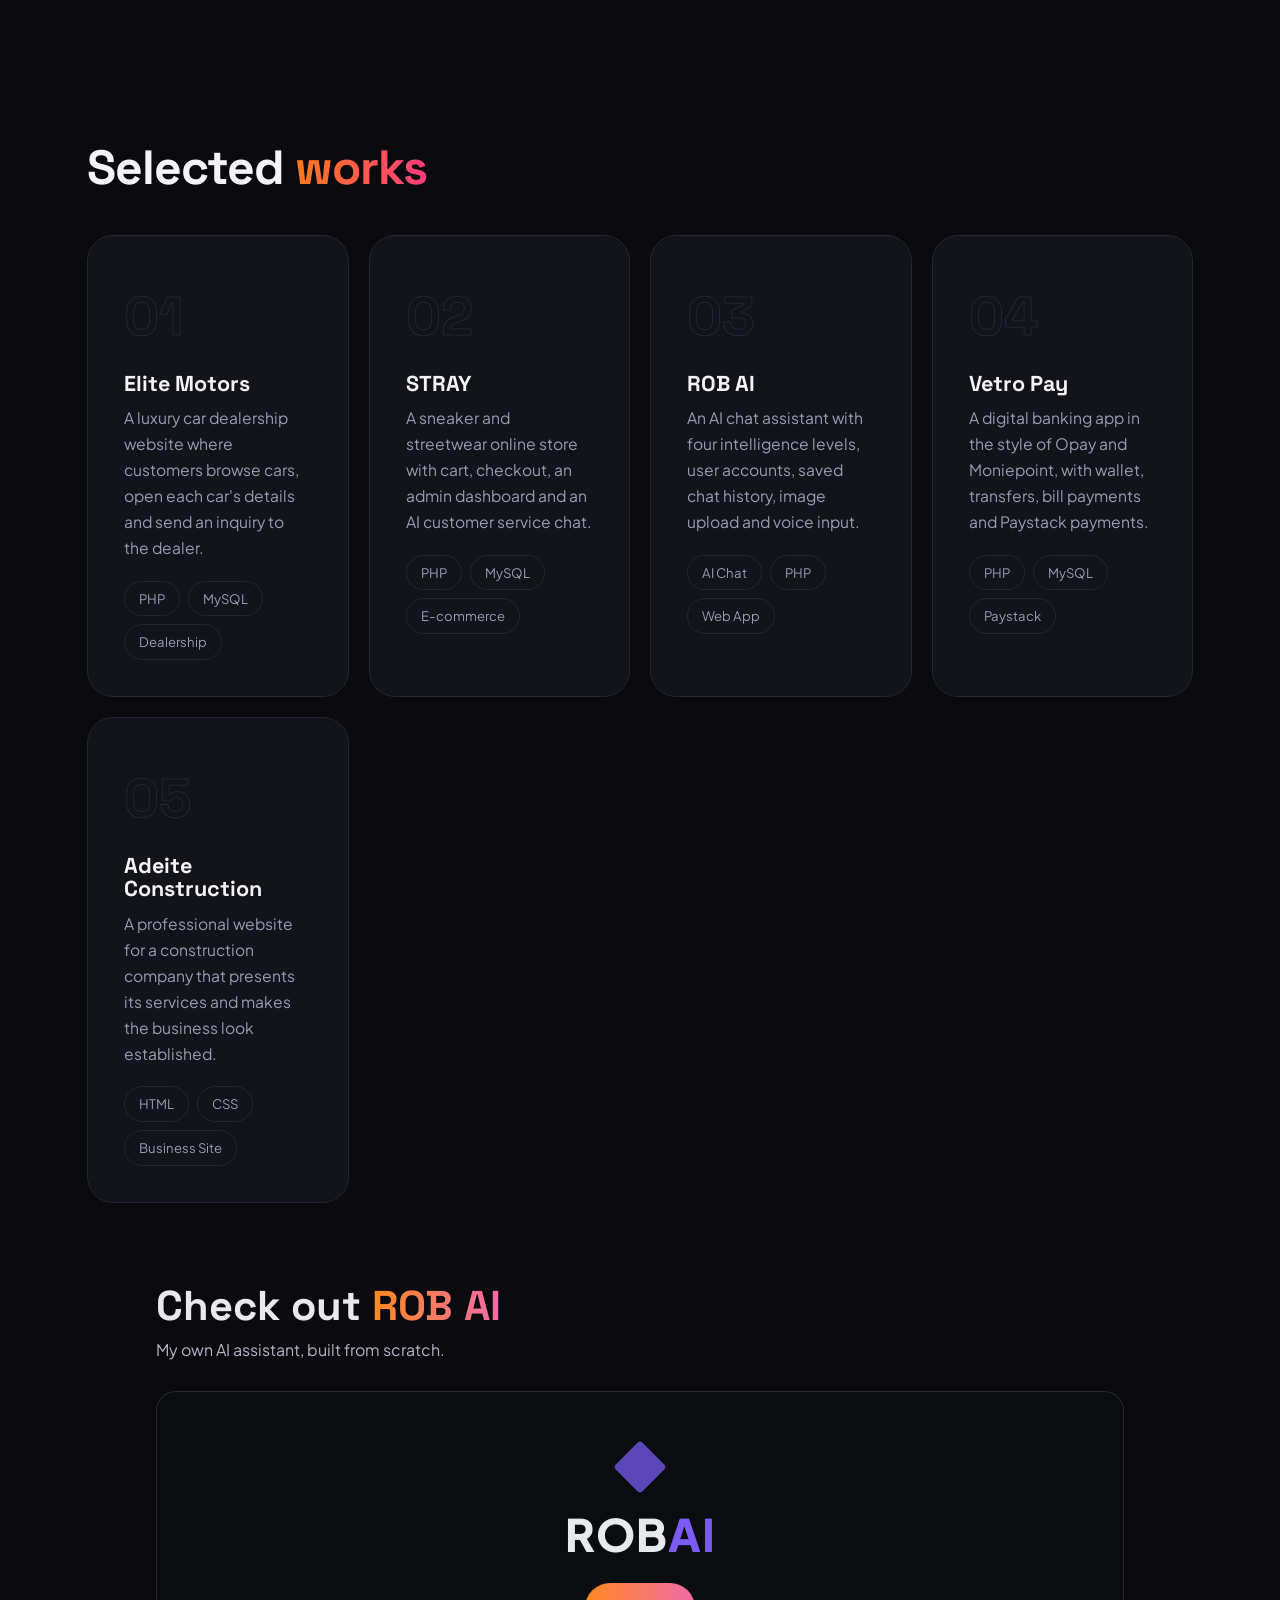
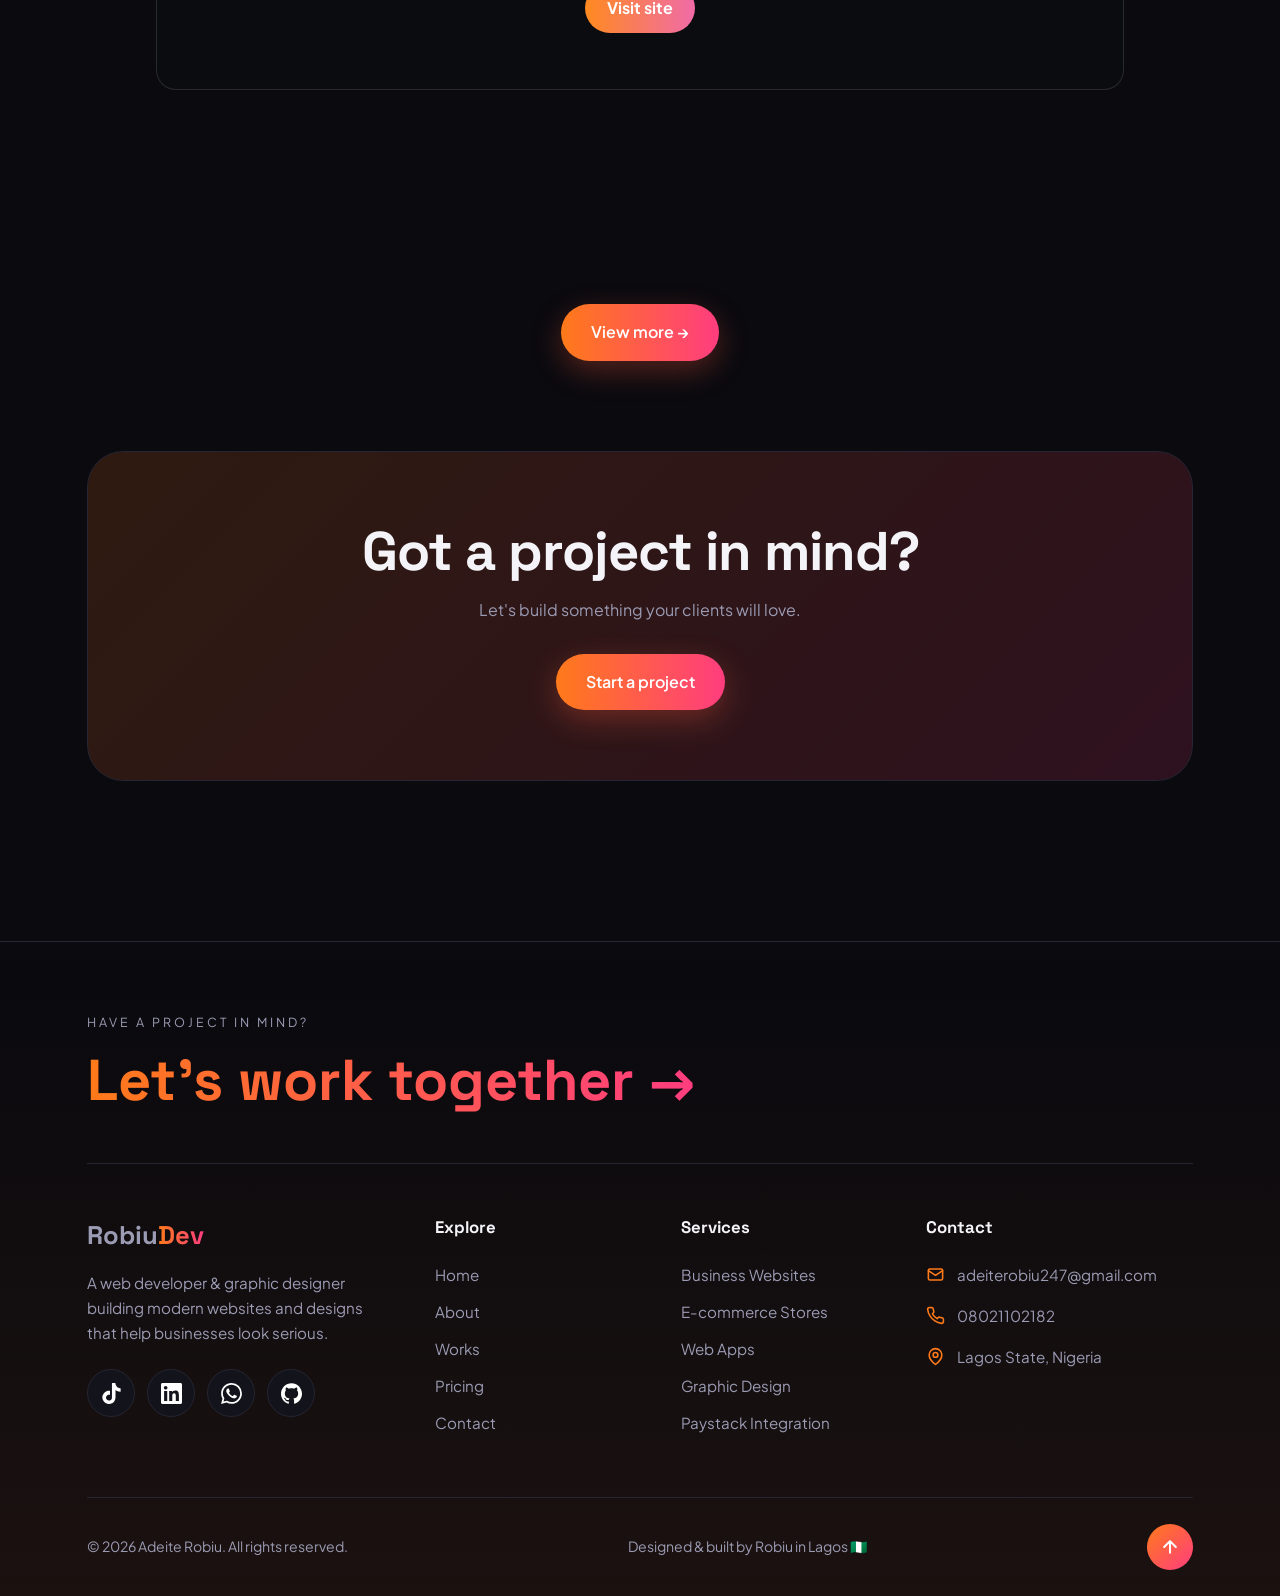
==== commit 1c62efab: "Update index.html" ====
--- a/index.html
+++ b/index.html
@@ -22,7 +22,7 @@
     </div>
   </div>
   <div class="photo">
-    <img src="./img/Snapchat-137060388-removebg-preview.png" alt="Adeite Robiu">
+    <img src="./Snapchat-137060388-removebg-preview.png" alt="Adeite Robiu">
     <span class="chip c1">💻 Web Developer</span>
     <span class="chip c2">🎨 Graphic Designer</span>
   </div>
@@ -133,4 +133,4 @@
 
 <script src="main.js"></script>
 </body>
-</html>+</html>
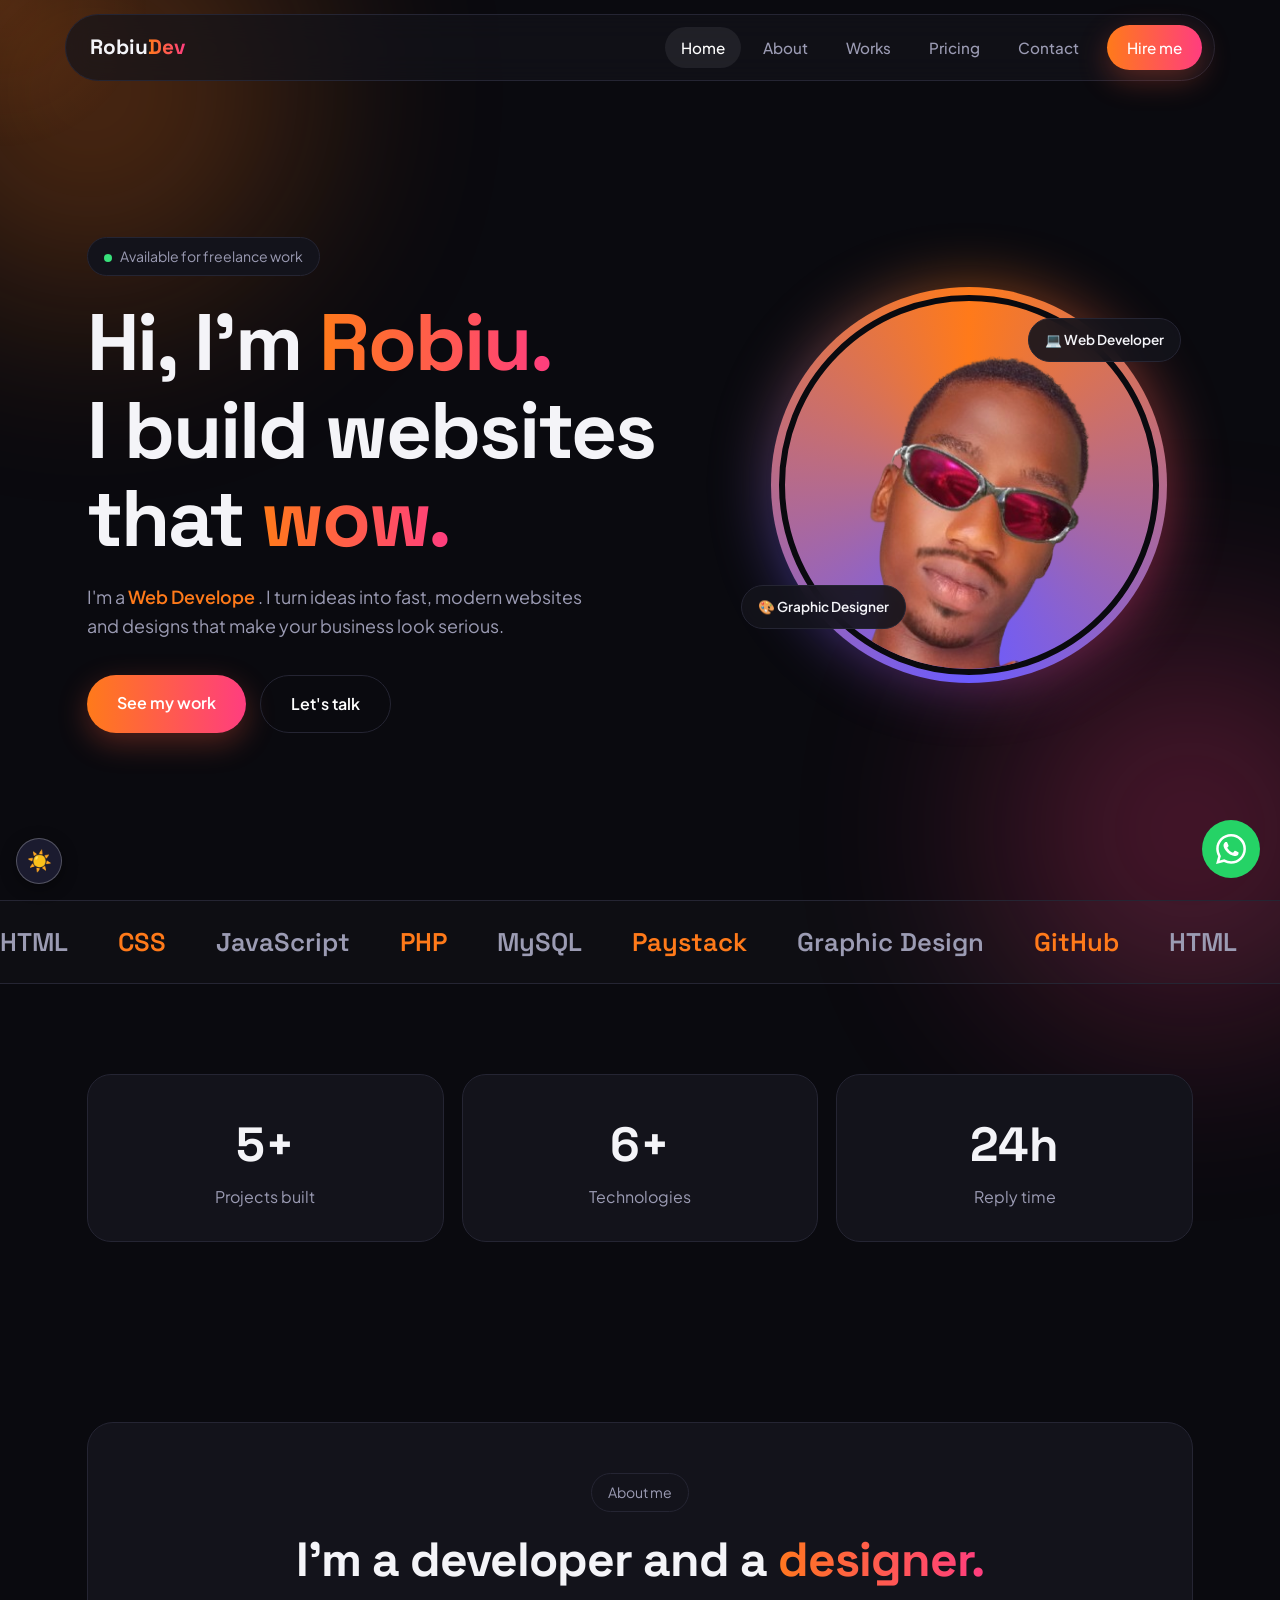
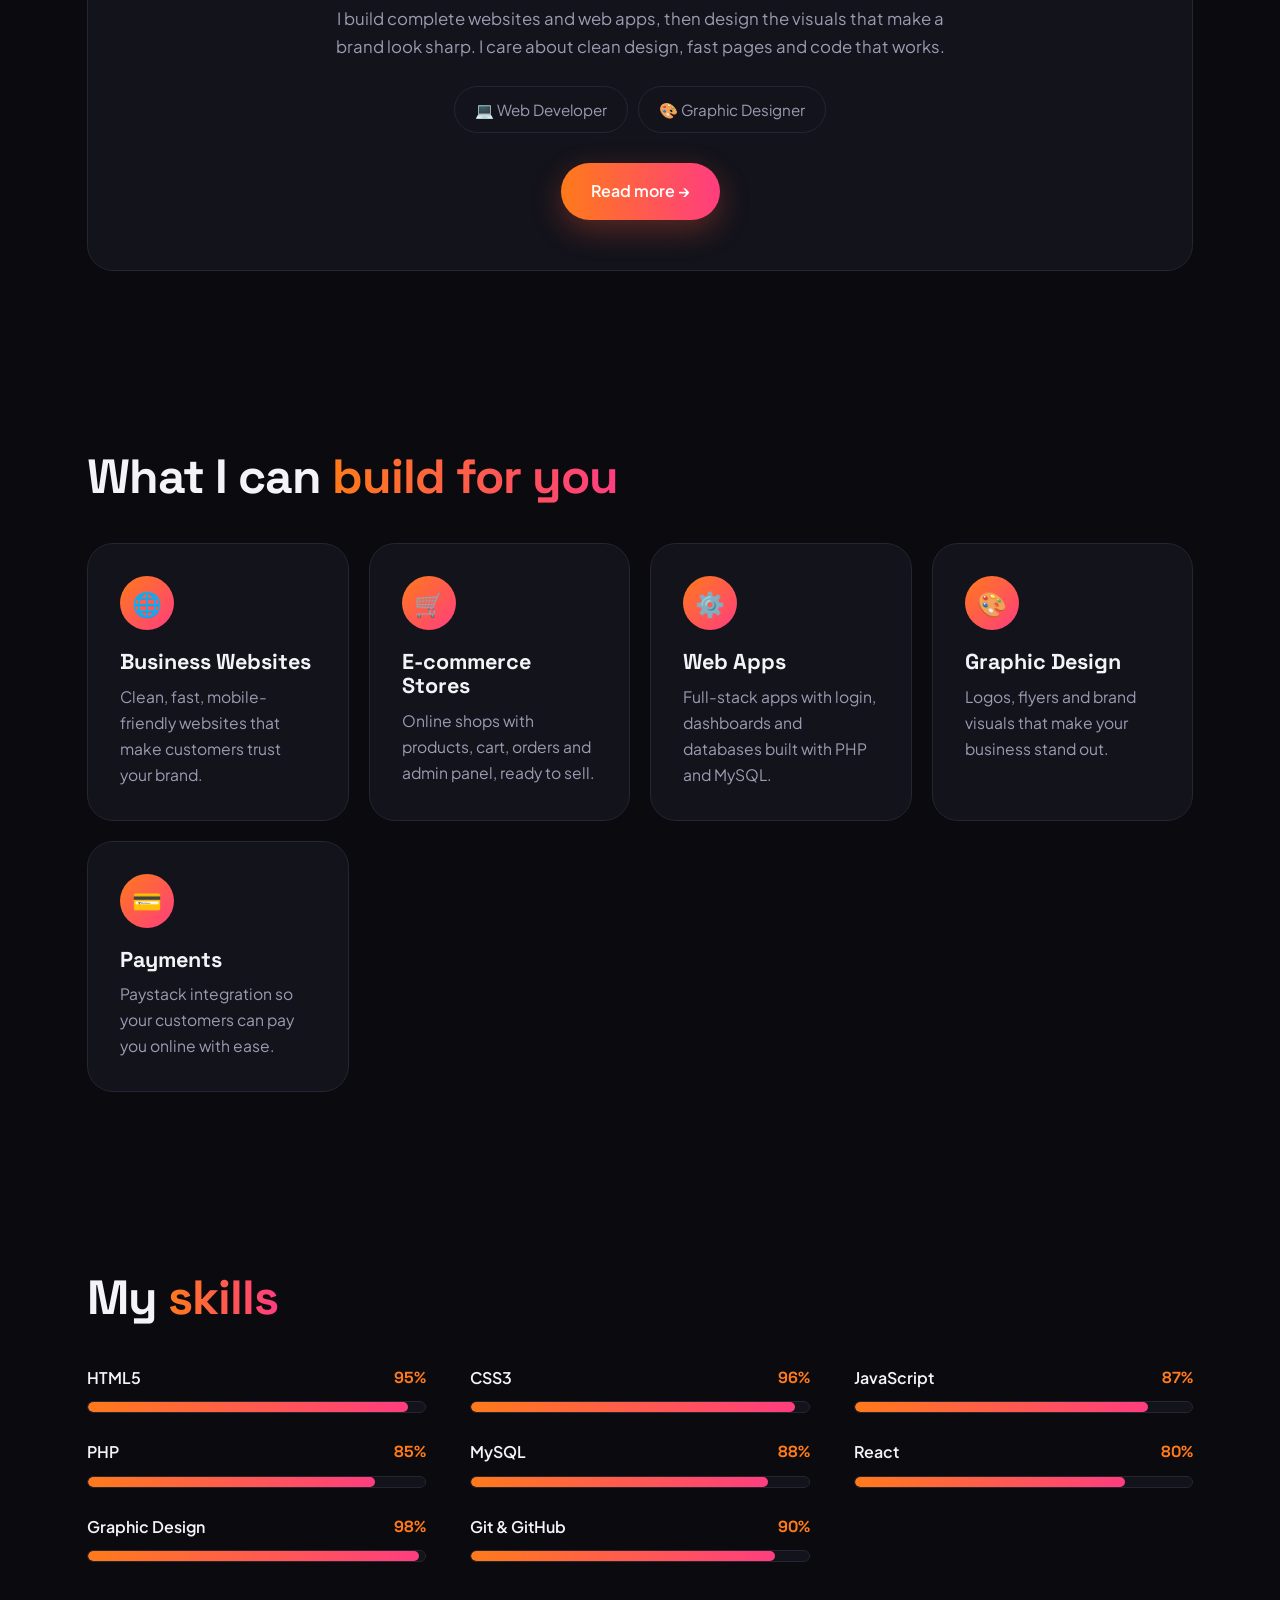
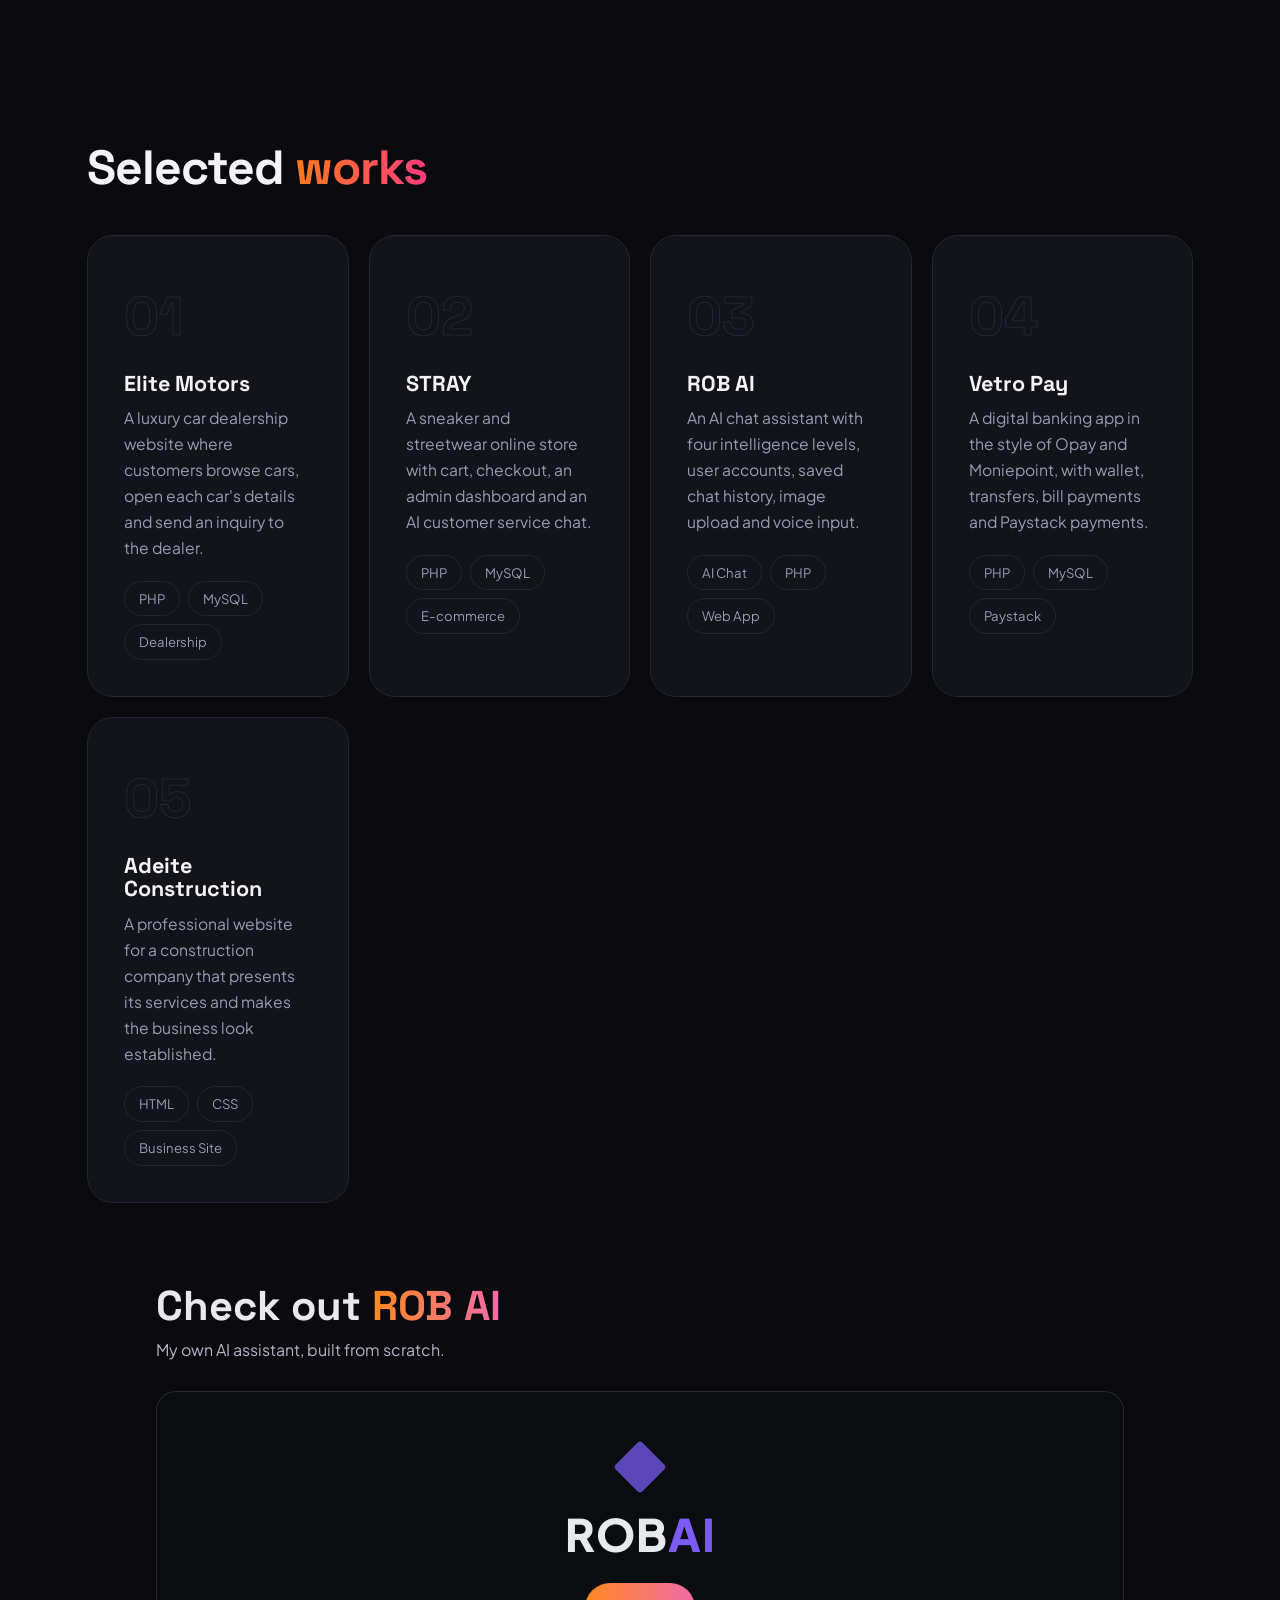
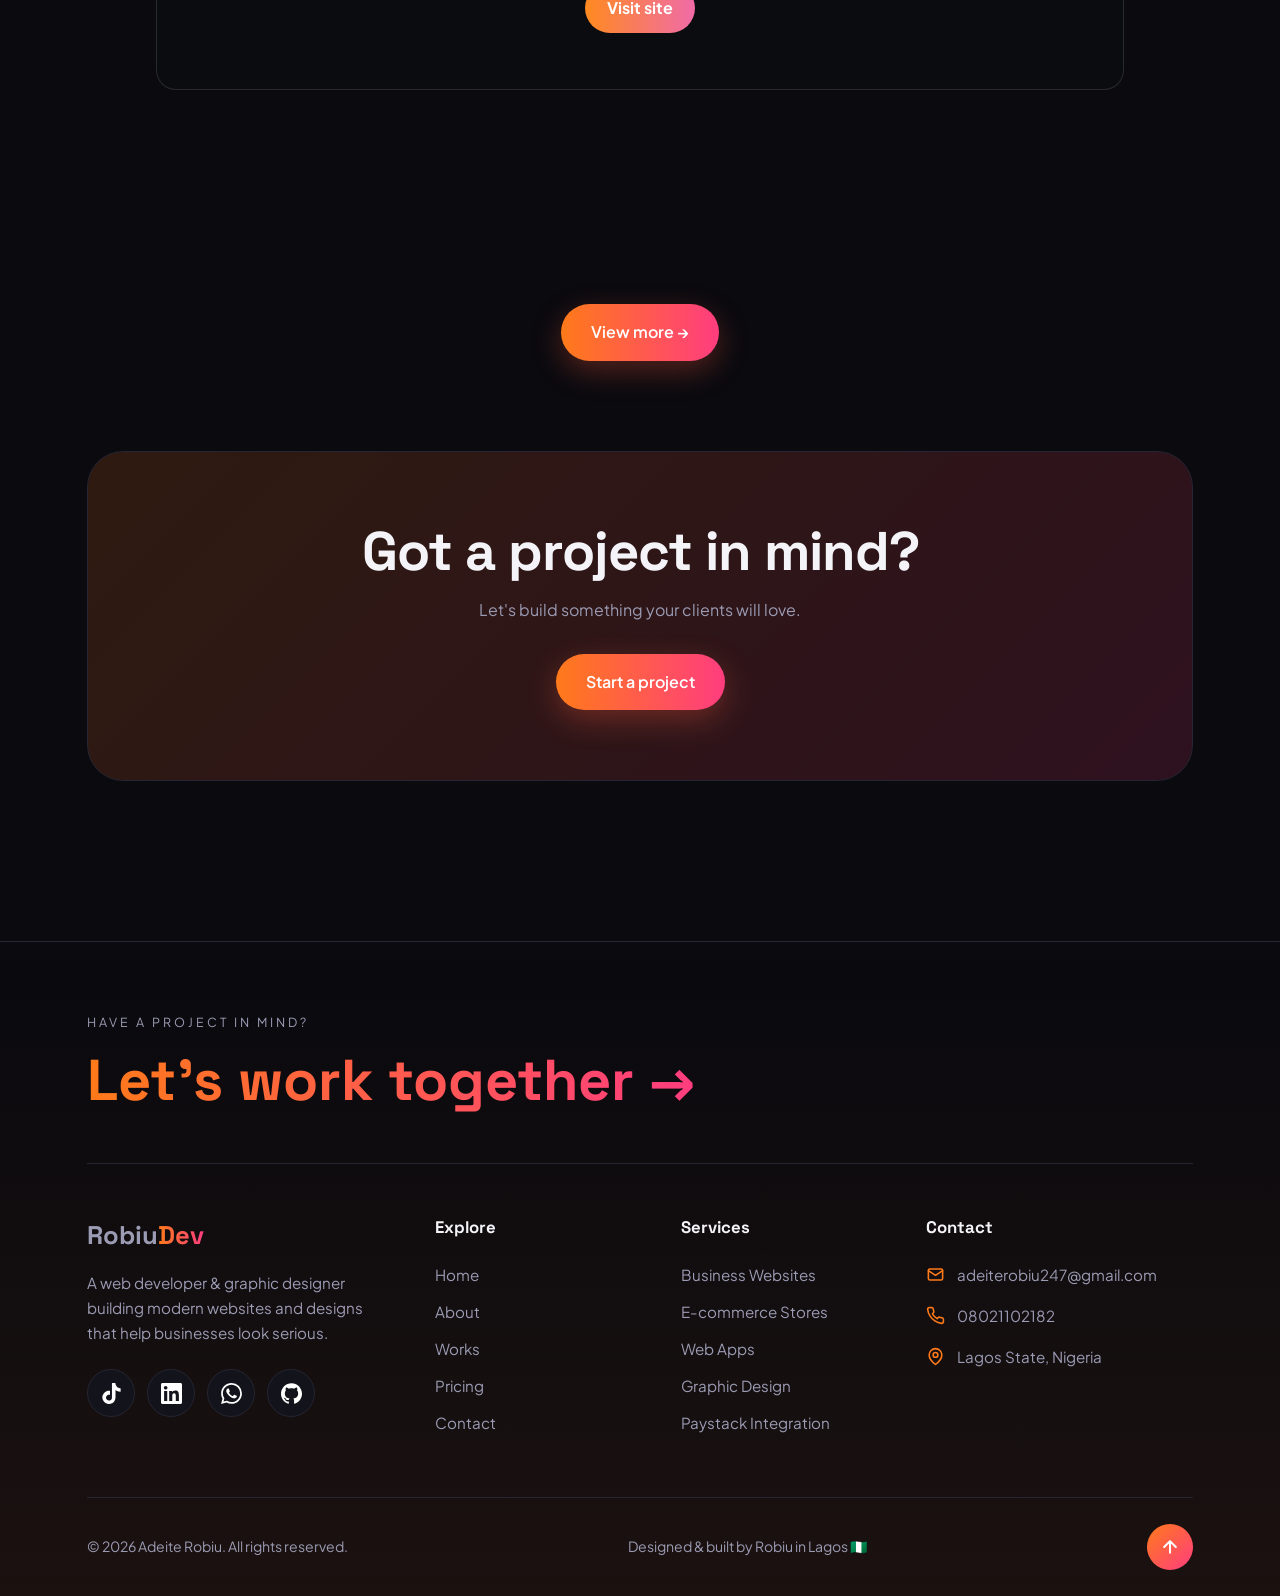
==== commit 877519d0: "Update index.html" ====
--- a/index.html
+++ b/index.html
@@ -22,7 +22,7 @@
     </div>
   </div>
   <div class="photo">
-    <img src="./Snapchat-137060388-removebg-preview.png" alt="Adeite Robiu">
+    <img src="Snapchat-137060388-removebg-preview.png" alt="Adeite Robiu">
     <span class="chip c1">💻 Web Developer</span>
     <span class="chip c2">🎨 Graphic Designer</span>
   </div>
